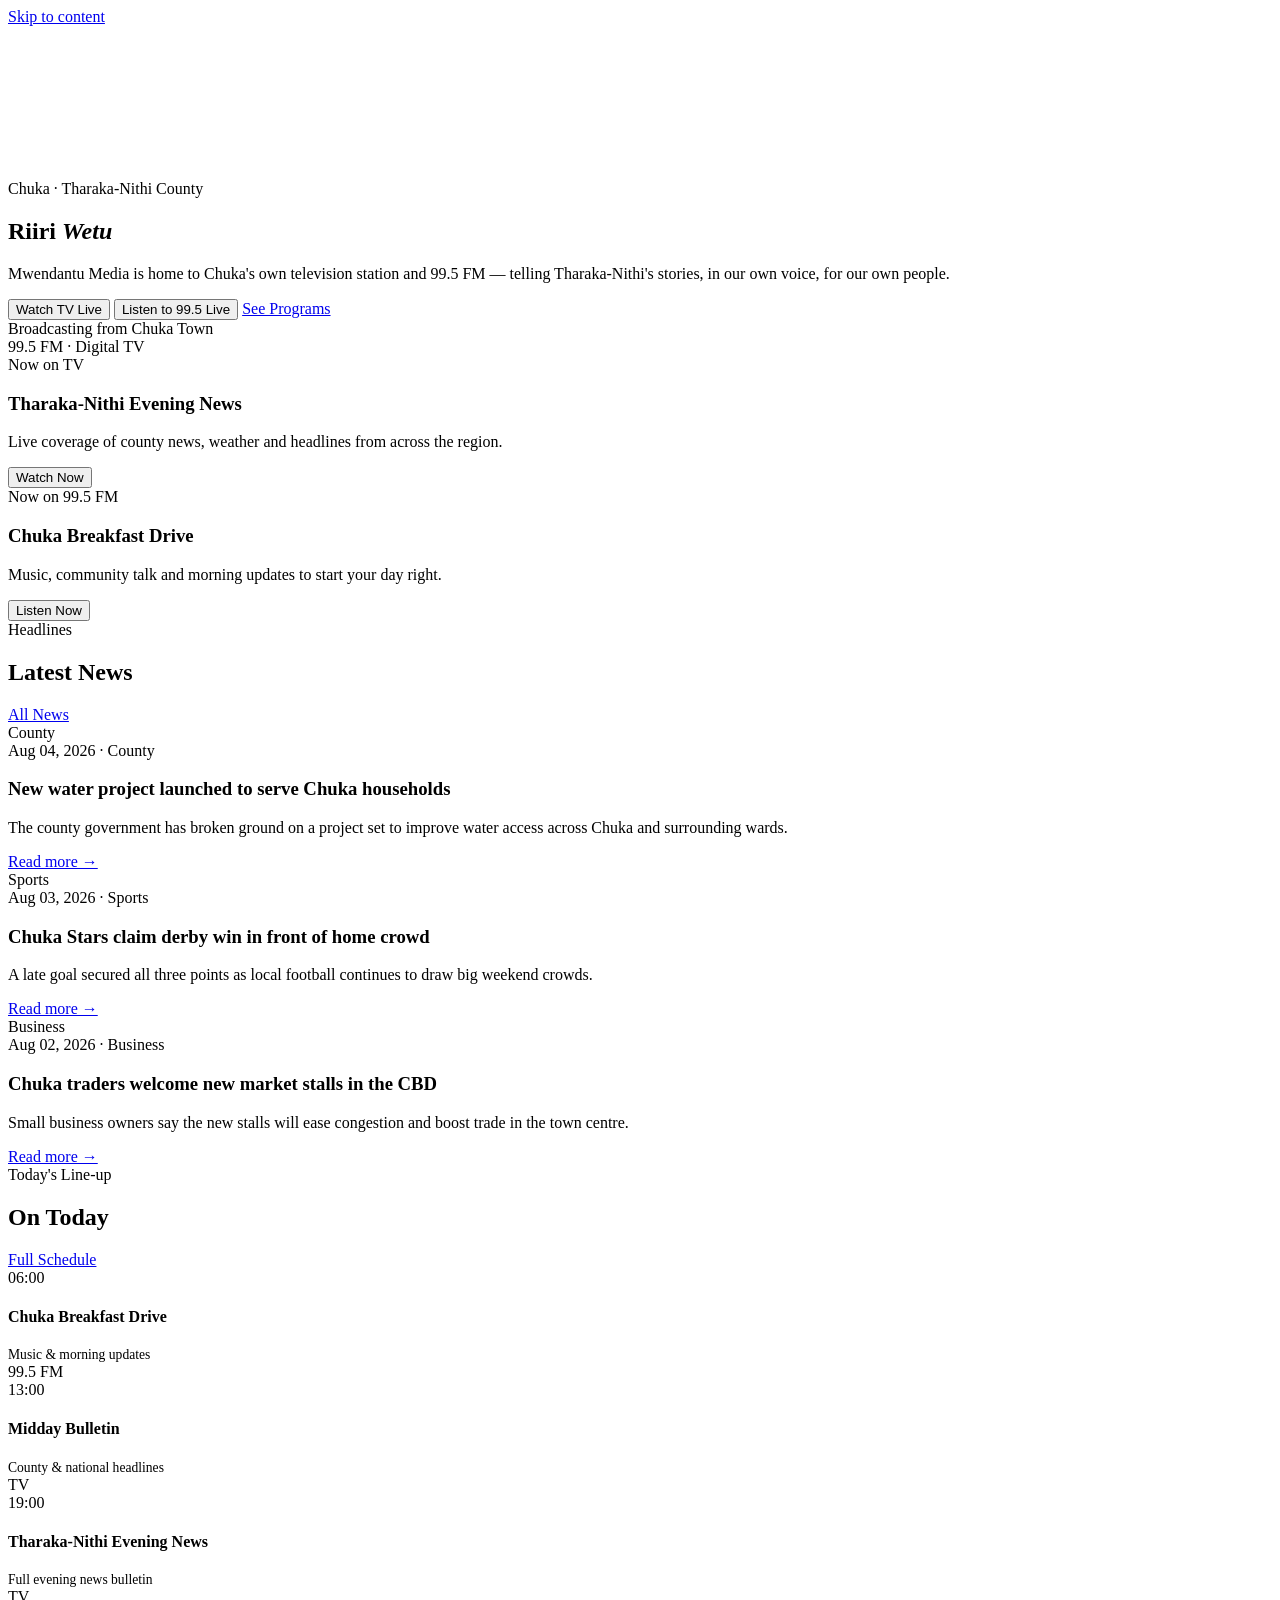
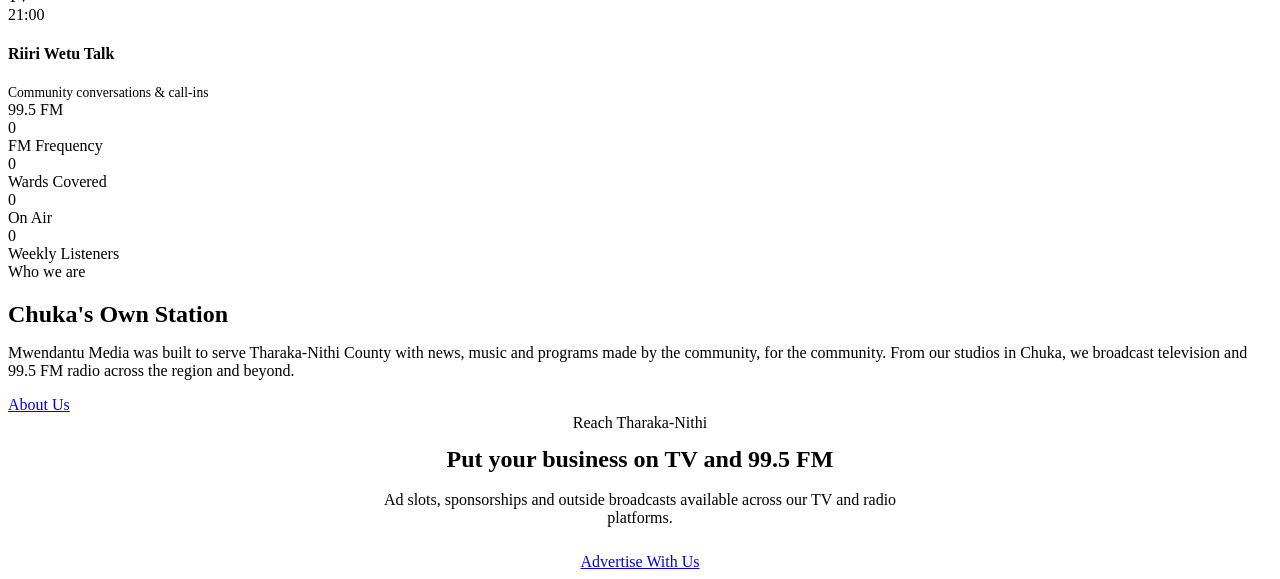
==== index.html @ 662fc10c "Mwendantu" ====
<!DOCTYPE html>
<html lang="en">
<head>
<meta charset="UTF-8" />
<meta name="viewport" content="width=device-width, initial-scale=1.0" />
<title>Mwendantu Media — Chuka TV &amp; 99.5 FM | Riiri Wetu</title>
<meta name="description" content="Mwendantu Media: Chuka's television station and 99.5 FM radio for Tharaka-Nithi County. Watch TV live, listen to 99.5 FM live, catch up on news, and see our programs." />
<meta property="og:title" content="Mwendantu Media — Riiri Wetu" />
<meta property="og:description" content="Chuka's home for TV and 99.5 FM radio, serving Tharaka-Nithi County." />
<meta property="og:type" content="website" />
<link rel="icon" href="data:," />
<link rel="preconnect" href="https://fonts.googleapis.com">
<link rel="preconnect" href="https://fonts.gstatic.com" crossorigin>
<link href="https://fonts.googleapis.com/css2?family=Anton&family=Work+Sans:wght@400;500;600;700;800&family=Space+Mono:wght@400;700&display=swap" rel="stylesheet">
<link rel="stylesheet" href="css/style.css" />
</head>
<body data-page="home">
<a href="#main" class="skip-link">Skip to content</a>

<header class="site-header" id="site-header"></header>

<main id="main">

  <!-- HERO -->
  <section class="hero">
    <div class="hero-media">
      <video autoplay muted loop playsinline poster="">
        <source src="assets/video/hero-bg.mp4" type="video/mp4" />
      </video>
      <div class="hero-fallback" aria-hidden="true"></div>
    </div>
    <div class="hero-content container">
      <span class="eyebrow"><span class="pulse-dot"></span>Chuka &middot; Tharaka-Nithi County</span>
      <h1 class="hero-slogan">Riiri <em>Wetu</em></h1>
      <p class="hero-sub">Mwendantu Media is home to Chuka's own television station and 99.5 FM — telling Tharaka-Nithi's stories, in our own voice, for our own people.</p>
      <div class="hero-actions">
        <button class="btn btn-red" data-open-modal="tv"><span class="pulse-dot" style="background:#fff;box-shadow:none;"></span> Watch TV Live</button>
        <button class="btn btn-blue" data-open-modal="fm"><span class="pulse-dot" style="background:#fff;box-shadow:none;"></span> Listen to 99.5 Live</button>
        <a href="programs.html" class="btn btn-outline">See Programs</a>
      </div>
    </div>
    <div class="hero-meta">Broadcasting from Chuka Town<br>99.5 FM &middot; Digital TV</div>
  </section>

  <!-- ON AIR STRIP -->
  <section class="onair">
    <div class="onair-grid">
      <div class="onair-card">
        <span class="eyebrow"><span class="pulse-dot"></span>Now on TV</span>
        <h3>Tharaka-Nithi Evening News</h3>
        <p>Live coverage of county news, weather and headlines from across the region.</p>
        <button class="btn btn-red" data-open-modal="tv">Watch Now</button>
      </div>
      <div class="onair-card">
        <span class="eyebrow on-blue"><span class="pulse-dot blue"></span>Now on 99.5 FM</span>
        <h3>Chuka Breakfast Drive</h3>
        <p>Music, community talk and morning updates to start your day right.</p>
        <button class="btn btn-blue" data-open-modal="fm">Listen Now</button>
      </div>
    </div>
  </section>

  <!-- LATEST NEWS -->
  <section class="section bg-white">
    <div class="container">
      <div class="section-head reveal">
        <div>
          <span class="eyebrow">Headlines</span>
          <h2 class="section-title">Latest News</h2>
        </div>
        <a href="news.html" class="btn btn-ghost-dark">All News</a>
      </div>
      <div class="grid cols-3">
        <article class="card reveal">
          <div class="card-media"><span class="tag">County</span></div>
          <div class="card-body">
            <span class="date">Aug 04, 2026 &middot; County</span>
            <h3>New water project launched to serve Chuka households</h3>
            <p>The county government has broken ground on a project set to improve water access across Chuka and surrounding wards.</p>
            <a href="news.html" class="card-link">Read more →</a>
          </div>
        </article>
        <article class="card reveal">
          <div class="card-media"><span class="tag">Sports</span></div>
          <div class="card-body">
            <span class="date">Aug 03, 2026 &middot; Sports</span>
            <h3>Chuka Stars claim derby win in front of home crowd</h3>
            <p>A late goal secured all three points as local football continues to draw big weekend crowds.</p>
            <a href="news.html" class="card-link">Read more →</a>
          </div>
        </article>
        <article class="card reveal">
          <div class="card-media"><span class="tag">Business</span></div>
          <div class="card-body">
            <span class="date">Aug 02, 2026 &middot; Business</span>
            <h3>Chuka traders welcome new market stalls in the CBD</h3>
            <p>Small business owners say the new stalls will ease congestion and boost trade in the town centre.</p>
            <a href="news.html" class="card-link">Read more →</a>
          </div>
        </article>
      </div>
    </div>
  </section>

  <!-- PROGRAMS PREVIEW -->
  <section class="section tight bg-black">
    <div class="container">
      <div class="section-head reveal">
        <div>
          <span class="eyebrow">Today's Line-up</span>
          <h2 class="section-title">On Today</h2>
        </div>
        <a href="programs.html" class="btn btn-outline">Full Schedule</a>
      </div>
      <div class="schedule reveal">
        <div class="schedule-row">
          <span class="time">06:00</span>
          <div><h4>Chuka Breakfast Drive</h4><p class="muted" style="margin:0;font-size:.85rem;">Music &amp; morning updates</p></div>
          <span class="platform fm">99.5 FM</span>
        </div>
        <div class="schedule-row">
          <span class="time">13:00</span>
          <div><h4>Midday Bulletin</h4><p class="muted" style="margin:0;font-size:.85rem;">County &amp; national headlines</p></div>
          <span class="platform tv">TV</span>
        </div>
        <div class="schedule-row">
          <span class="time">19:00</span>
          <div><h4>Tharaka-Nithi Evening News</h4><p class="muted" style="margin:0;font-size:.85rem;">Full evening news bulletin</p></div>
          <span class="platform tv">TV</span>
        </div>
        <div class="schedule-row">
          <span class="time">21:00</span>
          <div><h4>Riiri Wetu Talk</h4><p class="muted" style="margin:0;font-size:.85rem;">Community conversations &amp; call-ins</p></div>
          <span class="platform fm">99.5 FM</span>
        </div>
      </div>
    </div>
  </section>

  <!-- STATS -->
  <section class="section tight bg-blue">
    <div class="container stats">
      <div class="stat reveal"><div class="num" data-count="99" data-suffix=".5">0</div><div class="label">FM Frequency</div></div>
      <div class="stat reveal"><div class="num" data-count="8" data-suffix="">0</div><div class="label">Wards Covered</div></div>
      <div class="stat reveal"><div class="num" data-count="24" data-suffix="/7">0</div><div class="label">On Air</div></div>
      <div class="stat reveal"><div class="num" data-count="50" data-suffix="k+">0</div><div class="label">Weekly Listeners</div></div>
    </div>
  </section>

  <!-- ABOUT TEASER -->
  <section class="split reveal">
    <div class="media" role="img" aria-label="Mwendantu Media studio"></div>
    <div class="content">
      <span class="eyebrow">Who we are</span>
      <h2 class="section-title" style="margin-bottom:14px;">Chuka's Own Station</h2>
      <p class="muted">Mwendantu Media was built to serve Tharaka-Nithi County with news, music and programs made by the community, for the community. From our studios in Chuka, we broadcast television and 99.5 FM radio across the region and beyond.</p>
      <a href="about.html" class="btn btn-ghost-dark" style="align-self:flex-start;">About Us</a>
    </div>
  </section>

  <!-- ADVERTISE CTA -->
  <section class="section bg-black" style="text-align:center;">
    <div class="container reveal">
      <span class="eyebrow">Reach Tharaka-Nithi</span>
      <h2 class="section-title" style="margin:14px auto 18px;max-width:620px;">Put your business on TV and 99.5 FM</h2>
      <p class="muted" style="max-width:520px;margin:0 auto 26px;">Ad slots, sponsorships and outside broadcasts available across our TV and radio platforms.</p>
      <a href="advertise.html" class="btn btn-red">Advertise With Us</a>
    </div>
  </section>

</main>

<footer class="site-footer" id="site-footer"></footer>
<script src="js/main.js"></script>
</body>
</html>
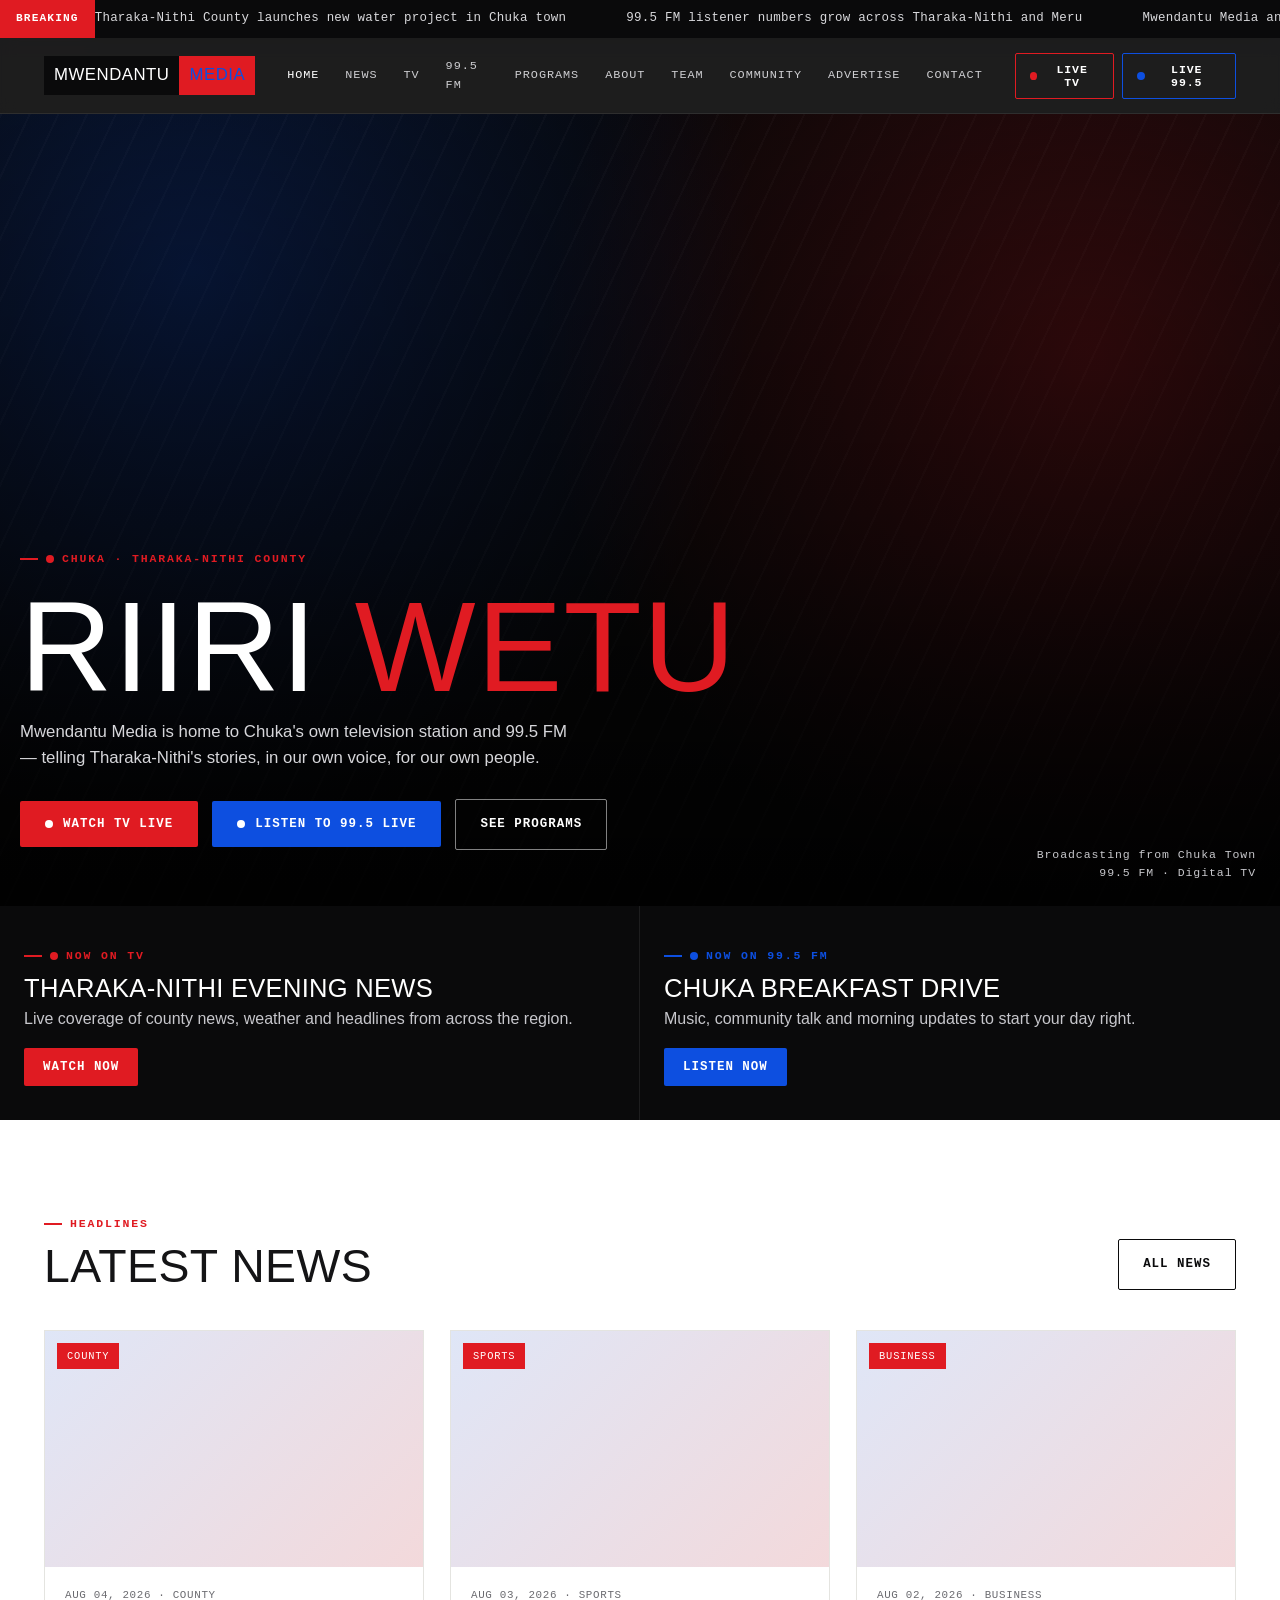
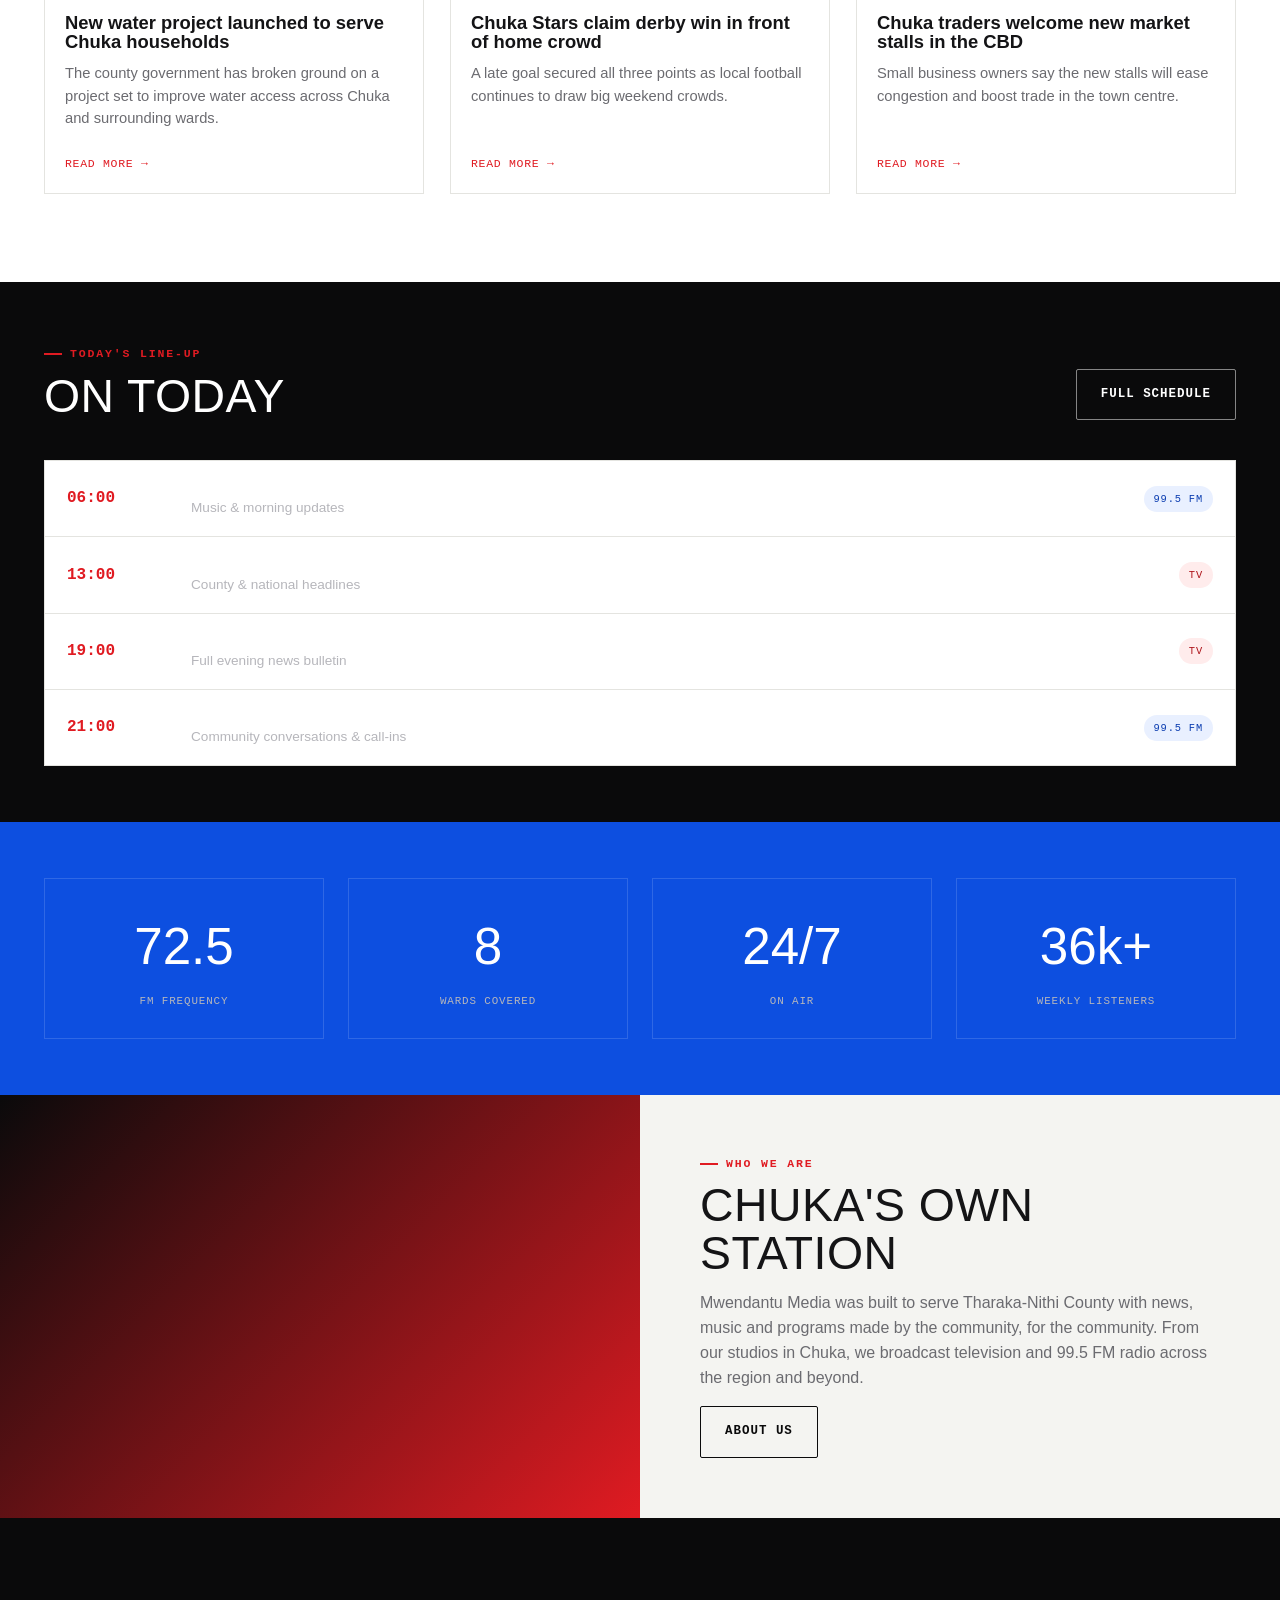
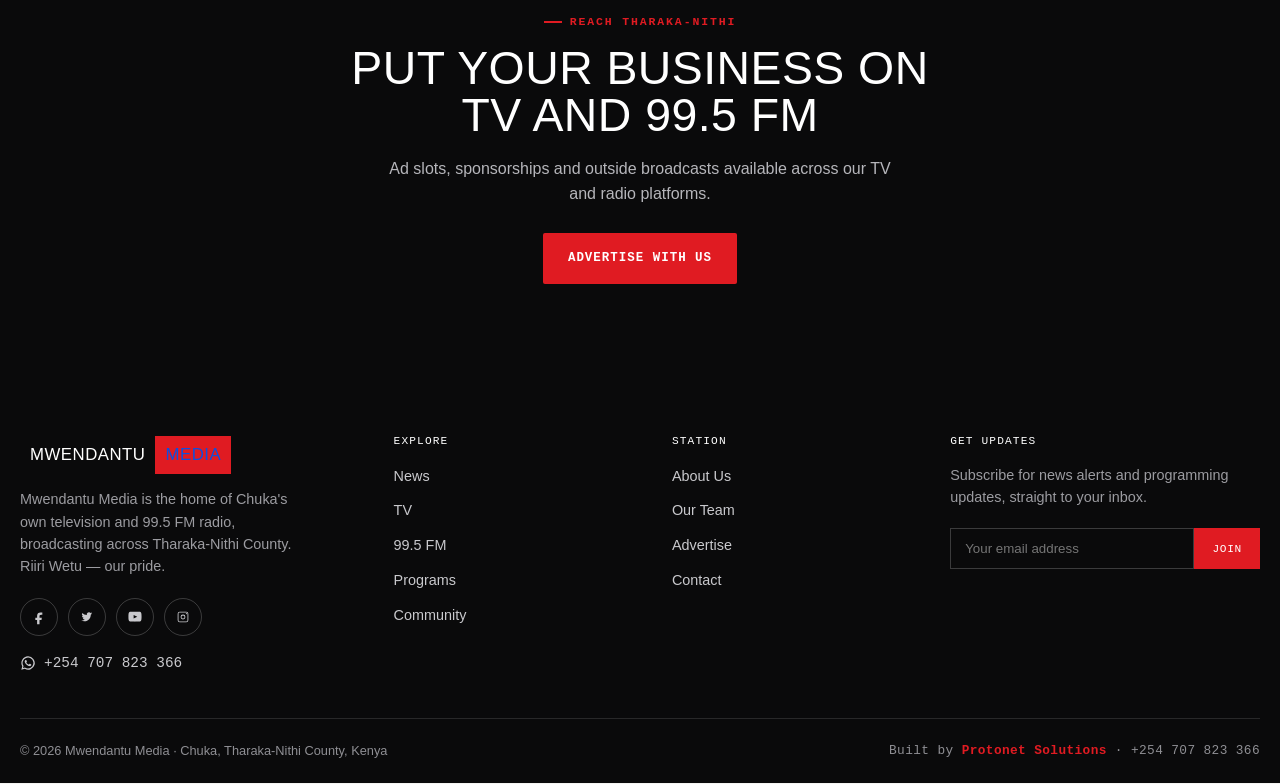
==== commit 9f5756ba: "Add files via upload" ====
--- a/index.html
+++ b/index.html
@@ -12,7 +12,7 @@
 <link rel="preconnect" href="https://fonts.googleapis.com">
 <link rel="preconnect" href="https://fonts.gstatic.com" crossorigin>
 <link href="https://fonts.googleapis.com/css2?family=Anton&family=Work+Sans:wght@400;500;600;700;800&family=Space+Mono:wght@400;700&display=swap" rel="stylesheet">
-<link rel="stylesheet" href="css/style.css" />
+<link rel="stylesheet" href="style.css" />
 </head>
 <body data-page="home">
 <a href="#main" class="skip-link">Skip to content</a>
@@ -171,6 +171,6 @@
 </main>
 
 <footer class="site-footer" id="site-footer"></footer>
-<script src="js/main.js"></script>
+<script src="main.js"></script>
 </body>
 </html>
--- a/style.css
+++ b/style.css
@@ -0,0 +1,443 @@
+/* =========================================================
+   MWENDANTU MEDIA — "Riiri Wetu"
+   Design tokens
+   ========================================================= */
+:root{
+  --black:#0a0a0b;
+  --near-black:#141416;
+  --white:#ffffff;
+  --paper:#f4f4f1;
+  --ink:#141416;
+  --muted:#6b6b70;
+  --line:#e4e4e0;
+
+  --blue:#0d4fe0;
+  --blue-dark:#0a3cb0;
+  --blue-tint:#e9f0ff;
+
+  --red:#e01b22;
+  --red-dark:#ad1319;
+  --red-tint:#ffecec;
+
+  --font-display:'Anton', 'Arial Narrow', sans-serif;
+  --font-body:'Work Sans', -apple-system, BlinkMacSystemFont, sans-serif;
+  --font-mono:'Space Mono', ui-monospace, monospace;
+
+  --radius:2px;
+  --container:1240px;
+  --nav-h:76px;
+  --ticker-h:38px;
+
+  --ease:cubic-bezier(.4,0,.2,1);
+}
+
+*,*::before,*::after{ box-sizing:border-box; }
+html{ scroll-behavior:smooth; scroll-padding-top:calc(var(--nav-h) + var(--ticker-h) + 20px); }
+body{
+  margin:0;
+  font-family:var(--font-body);
+  color:var(--ink);
+  background:var(--paper);
+  line-height:1.55;
+  -webkit-font-smoothing:antialiased;
+}
+img{ max-width:100%; display:block; }
+a{ color:inherit; text-decoration:none; }
+ul{ margin:0; padding:0; list-style:none; }
+button{ font-family:inherit; cursor:pointer; }
+h1,h2,h3,h4{ margin:0; font-family:var(--font-display); font-weight:400; letter-spacing:.01em; text-transform:uppercase; line-height:1.02; }
+p{ margin:0 0 1em; }
+.container{ width:100%; max-width:var(--container); margin:0 auto; padding:0 24px; }
+
+:focus-visible{ outline:3px solid var(--blue); outline-offset:2px; }
+
+@media (prefers-reduced-motion: reduce){
+  *{ animation-duration:.001ms !important; animation-iteration-count:1 !important; transition-duration:.001ms !important; scroll-behavior:auto !important; }
+}
+
+.skip-link{
+  position:absolute; left:-999px; top:0; background:var(--red); color:var(--white);
+  padding:12px 18px; z-index:9999; font-weight:600;
+}
+.skip-link:focus{ left:12px; top:12px; }
+
+/* =========================================================
+   Eyebrow / labels / badges
+   ========================================================= */
+.eyebrow{
+  font-family:var(--font-mono); text-transform:uppercase; letter-spacing:.16em;
+  font-size:.72rem; font-weight:700; color:var(--red);
+  display:inline-flex; align-items:center; gap:8px;
+}
+.eyebrow.on-blue{ color:var(--blue); }
+.eyebrow::before{ content:''; width:18px; height:2px; background:currentColor; display:inline-block; }
+
+.pulse-dot{
+  width:8px; height:8px; border-radius:50%; background:var(--red); display:inline-block;
+  box-shadow:0 0 0 0 rgba(224,27,34,.6); animation:pulse 1.6s infinite;
+}
+.pulse-dot.blue{ background:var(--blue); box-shadow:0 0 0 0 rgba(13,79,224,.6); }
+@keyframes pulse{
+  0%{ box-shadow:0 0 0 0 rgba(224,27,34,.55); }
+  70%{ box-shadow:0 0 0 9px rgba(224,27,34,0); }
+  100%{ box-shadow:0 0 0 0 rgba(224,27,34,0); }
+}
+.pulse-dot.blue{ animation-name:pulse-blue; }
+@keyframes pulse-blue{
+  0%{ box-shadow:0 0 0 0 rgba(13,79,224,.55); }
+  70%{ box-shadow:0 0 0 9px rgba(13,79,224,0); }
+  100%{ box-shadow:0 0 0 0 rgba(13,79,224,0); }
+}
+
+/* =========================================================
+   Logo lockup — the signature element
+   MWENDANTU = white on black / MEDIA = blue on red
+   ========================================================= */
+.logo{ display:inline-flex; align-items:stretch; font-family:var(--font-display); text-transform:uppercase; }
+.logo span{ display:flex; align-items:center; padding:6px 10px; font-size:1.05rem; letter-spacing:.03em; }
+.logo .mwendantu{ background:var(--black); color:var(--white); }
+.logo .media{ background:var(--red); color:var(--blue); }
+.logo-tagline{ display:block; font-family:var(--font-mono); font-size:.6rem; letter-spacing:.2em; color:var(--muted); text-transform:uppercase; margin-top:4px; }
+
+/* =========================================================
+   Breaking news ticker
+   ========================================================= */
+.ticker{
+  height:var(--ticker-h);
+  background:var(--black);
+  color:var(--white);
+  display:flex;
+  align-items:center;
+  overflow:hidden;
+  position:relative;
+  z-index:60;
+}
+
+.ticker-tag{
+  flex:0 0 auto;
+  background:var(--red);
+  color:var(--white);
+  font-family:var(--font-mono);
+  font-size:.7rem;
+  font-weight:700;
+  letter-spacing:.1em;
+  text-transform:uppercase;
+  padding:0 16px;
+  height:100%;
+  display:flex;
+  align-items:center;
+  position:relative;
+  z-index:5;
+}
+
+.ticker-track-wrap{
+  flex:1;
+  overflow:hidden;
+}
+
+.ticker-track{
+  display:flex;
+  width:max-content;
+  gap:60px;
+  white-space:nowrap;
+  animation:ticker 90s linear infinite;
+}
+
+.ticker-track span{
+  font-family:var(--font-mono);
+  font-size:.78rem;
+  letter-spacing:.02em;
+  color:#d9d9dc;
+}
+
+@keyframes ticker{
+  from{
+    transform:translateX(100vw);
+  }
+  to{
+    transform:translateX(-50%);
+  }
+}
+/* =========================================================
+   Nav
+   ========================================================= */
+.site-header{ position:sticky; top:0; z-index:70; }
+.navbar{
+  height:var(--nav-h); background:rgba(10,10,11,.92); backdrop-filter:blur(8px);
+  border-bottom:1px solid rgba(255,255,255,.08);
+}
+.navbar .container{ height:100%; display:flex; align-items:center; justify-content:space-between; gap:20px; }
+.nav-links{ display:flex; align-items:center; gap:2px; }
+.nav-links a{
+  color:#cfcfd2; font-family:var(--font-mono); font-size:.74rem; letter-spacing:.08em; text-transform:uppercase;
+  padding:10px 12px; border-radius:var(--radius); transition:color .2s var(--ease), background .2s var(--ease);
+}
+.nav-links a:hover{ color:var(--white); background:rgba(255,255,255,.06); }
+.nav-links a.active{ color:var(--white); }
+.nav-links a.active::after{ content:''; }
+.nav-live{ display:flex; align-items:center; gap:8px; }
+.btn-live{
+  display:inline-flex; align-items:center; gap:8px; font-family:var(--font-mono); font-weight:700;
+  font-size:.72rem; letter-spacing:.08em; text-transform:uppercase; padding:9px 14px; border:1px solid transparent;
+  border-radius:var(--radius); transition:transform .15s var(--ease), background .2s var(--ease);
+  background:transparent; color:var(--white);
+}
+.btn-live.tv{ border-color:var(--red); }
+.btn-live.tv:hover{ background:var(--red); }
+.btn-live.fm{ border-color:var(--blue); }
+.btn-live.fm:hover{ background:var(--blue); }
+.btn-live:active{ transform:scale(.96); }
+
+.nav-toggle{ display:none; flex-direction:column; gap:5px; background:none; border:none; padding:8px; }
+.nav-toggle span{ width:24px; height:2px; background:var(--white); display:block; }
+
+@media (max-width:980px){
+  .nav-links{
+    position:fixed; inset:calc(var(--nav-h) + var(--ticker-h)) 0 0 0; background:var(--black);
+    flex-direction:column; align-items:stretch; padding:20px; gap:0;
+    transform:translateY(-8px); opacity:0; pointer-events:none; transition:.25s var(--ease);
+  }
+  .nav-links.open{ transform:translateY(0); opacity:1; pointer-events:auto; }
+  .nav-links a{ padding:16px 6px; border-bottom:1px solid rgba(255,255,255,.08); font-size:.85rem; }
+  .nav-toggle{ display:flex; }
+  .nav-live .btn-live span.txt{ display:none; }
+}
+
+/* =========================================================
+   Hero (video background)
+   ========================================================= */
+.hero{
+  position:relative; min-height:88vh; display:flex; align-items:flex-end;
+  overflow:hidden; background:linear-gradient(160deg,#141416,#0a0a0b 60%);
+  isolation:isolate;
+}
+.hero-media{ position:absolute; inset:0; z-index:0; }
+.hero-media video, .hero-media .hero-fallback{
+  position:absolute; inset:0; width:100%; height:100%; object-fit:cover;
+}
+.hero-fallback{
+  background:
+    radial-gradient(circle at 15% 20%, rgba(13,79,224,.35), transparent 45%),
+    radial-gradient(circle at 85% 30%, rgba(224,27,34,.32), transparent 45%),
+    repeating-linear-gradient(115deg, rgba(255,255,255,.035) 0 2px, transparent 2px 26px),
+    #0a0a0b;
+}
+.hero-media::after{
+  content:''; position:absolute; inset:0;
+  background:linear-gradient(0deg, rgba(0,0,0,.92) 0%, rgba(0,0,0,.55) 45%, rgba(0,0,0,.35) 100%);
+}
+.hero-content{ position:relative; z-index:2; width:100%; padding:80px 0 56px; color:var(--white); }
+.hero-slogan{
+  font-family:var(--font-display); font-size:clamp(3.2rem, 11vw, 8rem); color:var(--white);
+  margin:14px 0 6px; letter-spacing:.01em;
+}
+.hero-slogan em{ font-style:normal; color:var(--red); }
+.hero-sub{ max-width:560px; color:#d6d6da; font-size:1.05rem; margin-bottom:28px; }
+.hero-actions{ display:flex; flex-wrap:wrap; gap:14px; align-items:center; }
+
+.btn{
+  display:inline-flex; align-items:center; gap:10px; padding:15px 24px; font-family:var(--font-mono);
+  font-size:.78rem; font-weight:700; letter-spacing:.08em; text-transform:uppercase; border-radius:var(--radius);
+  border:1px solid transparent; transition:transform .15s var(--ease), background .2s var(--ease), color .2s var(--ease);
+}
+.btn:active{ transform:scale(.97); }
+.btn-red{ background:var(--red); color:var(--white); }
+.btn-red:hover{ background:var(--red-dark); }
+.btn-blue{ background:var(--blue); color:var(--white); }
+.btn-blue:hover{ background:var(--blue-dark); }
+.btn-outline{ border-color:rgba(255,255,255,.5); color:var(--white); }
+.btn-outline:hover{ background:rgba(255,255,255,.12); }
+.btn-ghost-dark{ border-color:var(--black); color:var(--black); }
+.btn-ghost-dark:hover{ background:var(--black); color:var(--white); }
+
+.hero-meta{
+  position:absolute; right:24px; bottom:24px; z-index:2; text-align:right; color:#c8c8cc;
+  font-family:var(--font-mono); font-size:.72rem; letter-spacing:.08em;
+}
+
+/* =========================================================
+   On-air strip
+   ========================================================= */
+.onair{ background:var(--black); padding:0; }
+.onair-grid{ display:grid; grid-template-columns:1fr 1fr; }
+.onair-card{ padding:34px 24px; color:var(--white); position:relative; border-right:1px solid rgba(255,255,255,.08); }
+.onair-card:last-child{ border-right:none; }
+.onair-card h3{ font-size:1.6rem; margin:10px 0 6px; }
+.onair-card p{ color:#c7c7cc; margin-bottom:16px; }
+.onair-card .btn{ padding:11px 18px; }
+
+/* =========================================================
+   Section basics
+   ========================================================= */
+.section{ padding:88px 0; }
+.section.tight{ padding:56px 0; }
+.section-head{ display:flex; align-items:flex-end; justify-content:space-between; gap:24px; margin-bottom:40px; flex-wrap:wrap; }
+.section-title{ font-size:clamp(2rem,4vw,2.9rem); margin-top:10px; }
+.section-blurb{ max-width:520px; color:var(--muted); }
+.bg-black{ background:var(--black); color:var(--white); }
+.bg-black .muted{ color:#b6b6bb; }
+.bg-blue{ background:var(--blue); color:var(--white); }
+.bg-white{ background:var(--white); }
+.muted{ color:var(--muted); }
+
+/* =========================================================
+   Tabs (news categories / programs days)
+   ========================================================= */
+.tabbar{ display:flex; flex-wrap:wrap; gap:8px; margin-bottom:32px; }
+.tabbar button{
+  background:var(--white); border:1px solid var(--line); padding:10px 16px; border-radius:99px;
+  font-family:var(--font-mono); font-size:.72rem; letter-spacing:.06em; text-transform:uppercase;
+  color:var(--muted); transition:.2s var(--ease);
+}
+.tabbar button.active, .tabbar button:hover{ background:var(--black); color:var(--white); border-color:var(--black); }
+
+/* =========================================================
+   Card grids
+   ========================================================= */
+.grid{ display:grid; gap:26px; }
+.grid.cols-3{ grid-template-columns:repeat(3,1fr); }
+.grid.cols-4{ grid-template-columns:repeat(4,1fr); }
+@media (max-width:900px){ .grid.cols-3, .grid.cols-4{ grid-template-columns:repeat(2,1fr); } }
+@media (max-width:600px){ .grid.cols-3, .grid.cols-4{ grid-template-columns:1fr; } .onair-grid{ grid-template-columns:1fr; } }
+
+.card{ background:var(--white); border:1px solid var(--line); display:flex; flex-direction:column; overflow:hidden; transition:transform .2s var(--ease), box-shadow .2s var(--ease); }
+.card:hover{ transform:translateY(-4px); box-shadow:0 18px 34px rgba(10,10,11,.1); }
+.card-media{ aspect-ratio:16/10; background:linear-gradient(135deg,#dfe6f7,#f3d9db); position:relative; }
+.card-media .tag{ position:absolute; top:12px; left:12px; background:var(--red); color:var(--white); font-family:var(--font-mono); font-size:.65rem; letter-spacing:.08em; text-transform:uppercase; padding:5px 10px; }
+.card-body{ padding:20px; flex:1; display:flex; flex-direction:column; }
+.card-body .date{ font-family:var(--font-mono); font-size:.68rem; color:var(--muted); letter-spacing:.06em; text-transform:uppercase; margin-bottom:10px; }
+.card-body h3{ font-size:1.15rem; margin-bottom:10px; text-transform:none; letter-spacing:0; font-family:var(--font-body); font-weight:700; }
+.card-body p{ color:var(--muted); font-size:.92rem; flex:1; }
+.card-link{ font-family:var(--font-mono); font-size:.72rem; letter-spacing:.06em; text-transform:uppercase; color:var(--red); display:inline-flex; gap:6px; margin-top:10px; }
+
+/* =========================================================
+   Programs schedule
+   ========================================================= */
+.schedule{ background:var(--white); border:1px solid var(--line); }
+.schedule-row{ display:grid; grid-template-columns:110px 1fr 140px; align-items:center; padding:18px 22px; border-bottom:1px solid var(--line); gap:14px; }
+.schedule-row:last-child{ border-bottom:none; }
+.schedule-row .time{ font-family:var(--font-mono); font-weight:700; color:var(--red); }
+.schedule-row h4{ font-family:var(--font-body); text-transform:none; font-weight:700; font-size:1rem; letter-spacing:0; margin-bottom:2px; }
+.schedule-row .platform{ justify-self:end; font-family:var(--font-mono); font-size:.65rem; letter-spacing:.08em; text-transform:uppercase; padding:5px 10px; border-radius:99px; }
+.platform.tv{ background:var(--red-tint); color:var(--red-dark); }
+.platform.fm{ background:var(--blue-tint); color:var(--blue-dark); }
+@media (max-width:600px){ .schedule-row{ grid-template-columns:1fr; text-align:left; gap:6px; } .schedule-row .platform{ justify-self:start; } }
+
+/* =========================================================
+   Stats counters
+   ========================================================= */
+.stats{ display:grid; grid-template-columns:repeat(4,1fr); gap:24px; }
+.stat{ text-align:center; padding:28px 12px; border:1px solid rgba(255,255,255,.14); }
+.stat .num{ font-family:var(--font-display); font-size:clamp(2rem,4vw,3.2rem); color:var(--white); }
+.stat .label{ font-family:var(--font-mono); font-size:.68rem; letter-spacing:.08em; text-transform:uppercase; color:#b6b6bb; margin-top:6px; }
+@media (max-width:700px){ .stats{ grid-template-columns:repeat(2,1fr); } }
+
+/* =========================================================
+   Team
+   ========================================================= */
+.team-card{ background:var(--white); border:1px solid var(--line); cursor:pointer; text-align:left; padding:0; width:100%; }
+.team-photo{ aspect-ratio:1; background:linear-gradient(135deg,#0a0a0b,#0d4fe0); }
+.team-info{ padding:18px; }
+.team-info h3{ font-family:var(--font-body); text-transform:none; font-weight:700; font-size:1.02rem; letter-spacing:0; }
+.team-info .role{ font-family:var(--font-mono); font-size:.68rem; color:var(--red); letter-spacing:.06em; text-transform:uppercase; margin-top:4px; }
+
+/* =========================================================
+   Modal (live player + team bio)
+   ========================================================= */
+.modal-overlay{
+  position:fixed; inset:0; background:rgba(10,10,11,.82); z-index:200; display:flex; align-items:center;
+  justify-content:center; padding:24px; opacity:0; pointer-events:none; transition:opacity .2s var(--ease);
+}
+.modal-overlay.open{ opacity:1; pointer-events:auto; }
+.modal{ background:var(--white); max-width:560px; width:100%; position:relative; }
+.modal-close{ position:absolute; top:10px; right:10px; background:var(--black); color:var(--white); width:34px; height:34px; border:none; font-size:1.1rem; }
+.modal-head{ padding:22px 22px 0; }
+.modal-body{ padding:22px; }
+.modal-video, .modal-audio{ background:var(--black); aspect-ratio:16/9; display:flex; align-items:center; justify-content:center; color:var(--white); font-family:var(--font-mono); font-size:.78rem; text-align:center; padding:20px; }
+.modal-audio{ aspect-ratio:auto; padding:36px 20px; flex-direction:column; gap:16px; }
+.eq{ display:flex; gap:4px; align-items:flex-end; height:34px; }
+.eq span{ width:5px; background:var(--blue); animation:eq 1s ease-in-out infinite; }
+.eq span:nth-child(2){ animation-delay:.15s; } .eq span:nth-child(3){ animation-delay:.3s; }
+.eq span:nth-child(4){ animation-delay:.45s; } .eq span:nth-child(5){ animation-delay:.6s; }
+@keyframes eq{ 0%,100%{ height:8px; } 50%{ height:32px; } }
+
+/* =========================================================
+   Split section (about/community teasers)
+   ========================================================= */
+.split{ display:grid; grid-template-columns:1fr 1fr; gap:0; }
+.split .media{ background:linear-gradient(135deg,#0a0a0b,#e01b22); min-height:340px; }
+.split .content{ padding:60px; display:flex; flex-direction:column; justify-content:center; }
+@media (max-width:900px){ .split{ grid-template-columns:1fr; } .split .content{ padding:36px 24px; } }
+
+/* =========================================================
+   Advertise packages
+   ========================================================= */
+.pricing-card{ background:var(--white); border:1px solid var(--line); padding:30px; display:flex; flex-direction:column; }
+.pricing-card.featured{ border-color:var(--red); box-shadow:0 20px 40px rgba(224,27,34,.12); }
+.pricing-card .price{ font-family:var(--font-display); font-size:2.2rem; margin:14px 0; }
+.pricing-card ul{ margin:18px 0; flex:1; }
+.pricing-card li{ padding:8px 0; border-top:1px solid var(--line); font-size:.9rem; color:var(--muted); }
+.pricing-card li:first-child{ border-top:none; }
+
+/* =========================================================
+   Forms
+   ========================================================= */
+.form-field{ margin-bottom:18px; display:flex; flex-direction:column; gap:6px; }
+.form-field label{ font-family:var(--font-mono); font-size:.68rem; letter-spacing:.08em; text-transform:uppercase; color:var(--muted); }
+.form-field input, .form-field textarea, .form-field select{
+  border:1px solid var(--line); background:var(--white); padding:13px 14px; font-family:var(--font-body); font-size:.95rem; border-radius:var(--radius);
+}
+.form-field input:focus, .form-field textarea:focus, .form-field select:focus{ border-color:var(--blue); }
+.form-note{ font-size:.82rem; color:var(--muted); margin-top:10px; }
+.form-success{ display:none; background:var(--blue-tint); color:var(--blue-dark); padding:14px 16px; font-size:.9rem; margin-top:14px; }
+.form-success.show{ display:block; }
+
+/* accordion (advertise FAQ) */
+.accordion-item{ border-bottom:1px solid var(--line); }
+.accordion-trigger{ width:100%; background:none; border:none; text-align:left; padding:18px 4px; display:flex; justify-content:space-between; align-items:center; font-weight:700; }
+.accordion-trigger .plus{ font-family:var(--font-mono); font-size:1.1rem; transition:transform .25s var(--ease); }
+.accordion-item.open .plus{ transform:rotate(45deg); }
+.accordion-panel{ max-height:0; overflow:hidden; transition:max-height .3s var(--ease); }
+.accordion-panel p{ padding:0 4px 18px; color:var(--muted); }
+
+/* =========================================================
+   Footer
+   ========================================================= */
+.site-footer{ background:var(--black); color:#c9c9cd; }
+.footer-top{ padding:64px 0 40px; display:grid; grid-template-columns:1.4fr 1fr 1fr 1.3fr; gap:40px; }
+@media (max-width:900px){ .footer-top{ grid-template-columns:1fr 1fr; } }
+@media (max-width:560px){ .footer-top{ grid-template-columns:1fr; } }
+.footer-col h4{ font-family:var(--font-mono); font-size:.7rem; letter-spacing:.1em; color:var(--white); margin-bottom:16px; }
+.footer-col ul li{ margin-bottom:10px; }
+.footer-col a{ color:#c9c9cd; font-size:.9rem; transition:color .2s; }
+.footer-col a:hover{ color:var(--white); }
+.footer-desc{ color:#9c9ca1; font-size:.9rem; max-width:280px; margin:14px 0 20px; }
+.social-row{ display:flex; gap:10px; }
+.social-row a{ width:38px; height:38px; border:1px solid rgba(255,255,255,.2); display:flex; align-items:center; justify-content:center; border-radius:50%; transition:.2s var(--ease); }
+.social-row a:hover{ background:var(--red); border-color:var(--red); }
+.subscribe-form{ display:flex; gap:0; margin-top:8px; }
+.subscribe-form input{ flex:1; border:1px solid rgba(255,255,255,.2); background:transparent; color:var(--white); padding:12px 14px; font-family:var(--font-body); }
+.subscribe-form button{ background:var(--red); color:var(--white); border:none; padding:0 18px; font-family:var(--font-mono); font-size:.7rem; letter-spacing:.06em; text-transform:uppercase; }
+.whatsapp-line{ margin-top:16px; display:inline-flex; align-items:center; gap:8px; font-family:var(--font-mono); font-size:.8rem; color:var(--white); }
+.footer-bottom{ border-top:1px solid rgba(255,255,255,.12); padding:22px 0; display:flex; justify-content:space-between; align-items:center; flex-wrap:wrap; gap:12px; font-size:.8rem; color:#8f8f94; }
+.built-by{ font-family:var(--font-mono); letter-spacing:.03em; }
+.built-by a{ color:var(--red); font-weight:700; }
+
+.back-to-top{
+  position:fixed; right:20px; bottom:20px; width:48px; height:48px; background:var(--red); color:var(--white);
+  display:flex; align-items:center; justify-content:center; border:none; z-index:90; opacity:0; pointer-events:none;
+  transition:opacity .25s var(--ease), transform .2s var(--ease); font-size:1.1rem;
+}
+.back-to-top.show{ opacity:1; pointer-events:auto; }
+.back-to-top:hover{ transform:translateY(-3px); }
+
+/* reveal-on-scroll */
+.reveal{ opacity:0; transform:translateY(24px); transition:opacity .6s var(--ease), transform .6s var(--ease); }
+.reveal.in{ opacity:1; transform:none; }
+
+/* page hero (inner pages) */
+.page-hero{ background:var(--black); color:var(--white); padding:60px 0 46px; }
+.page-hero h1{ font-size:clamp(2.4rem,6vw,4rem); margin-top:10px; }
+.page-hero p{ color:#c7c7cc; max-width:560px; margin-top:14px; }
+.breadcrumb{ font-family:var(--font-mono); font-size:.7rem; letter-spacing:.08em; text-transform:uppercase; color:#9c9ca1; }
+.breadcrumb a{ color:#9c9ca1; } .breadcrumb a:hover{ color:var(--white); }
